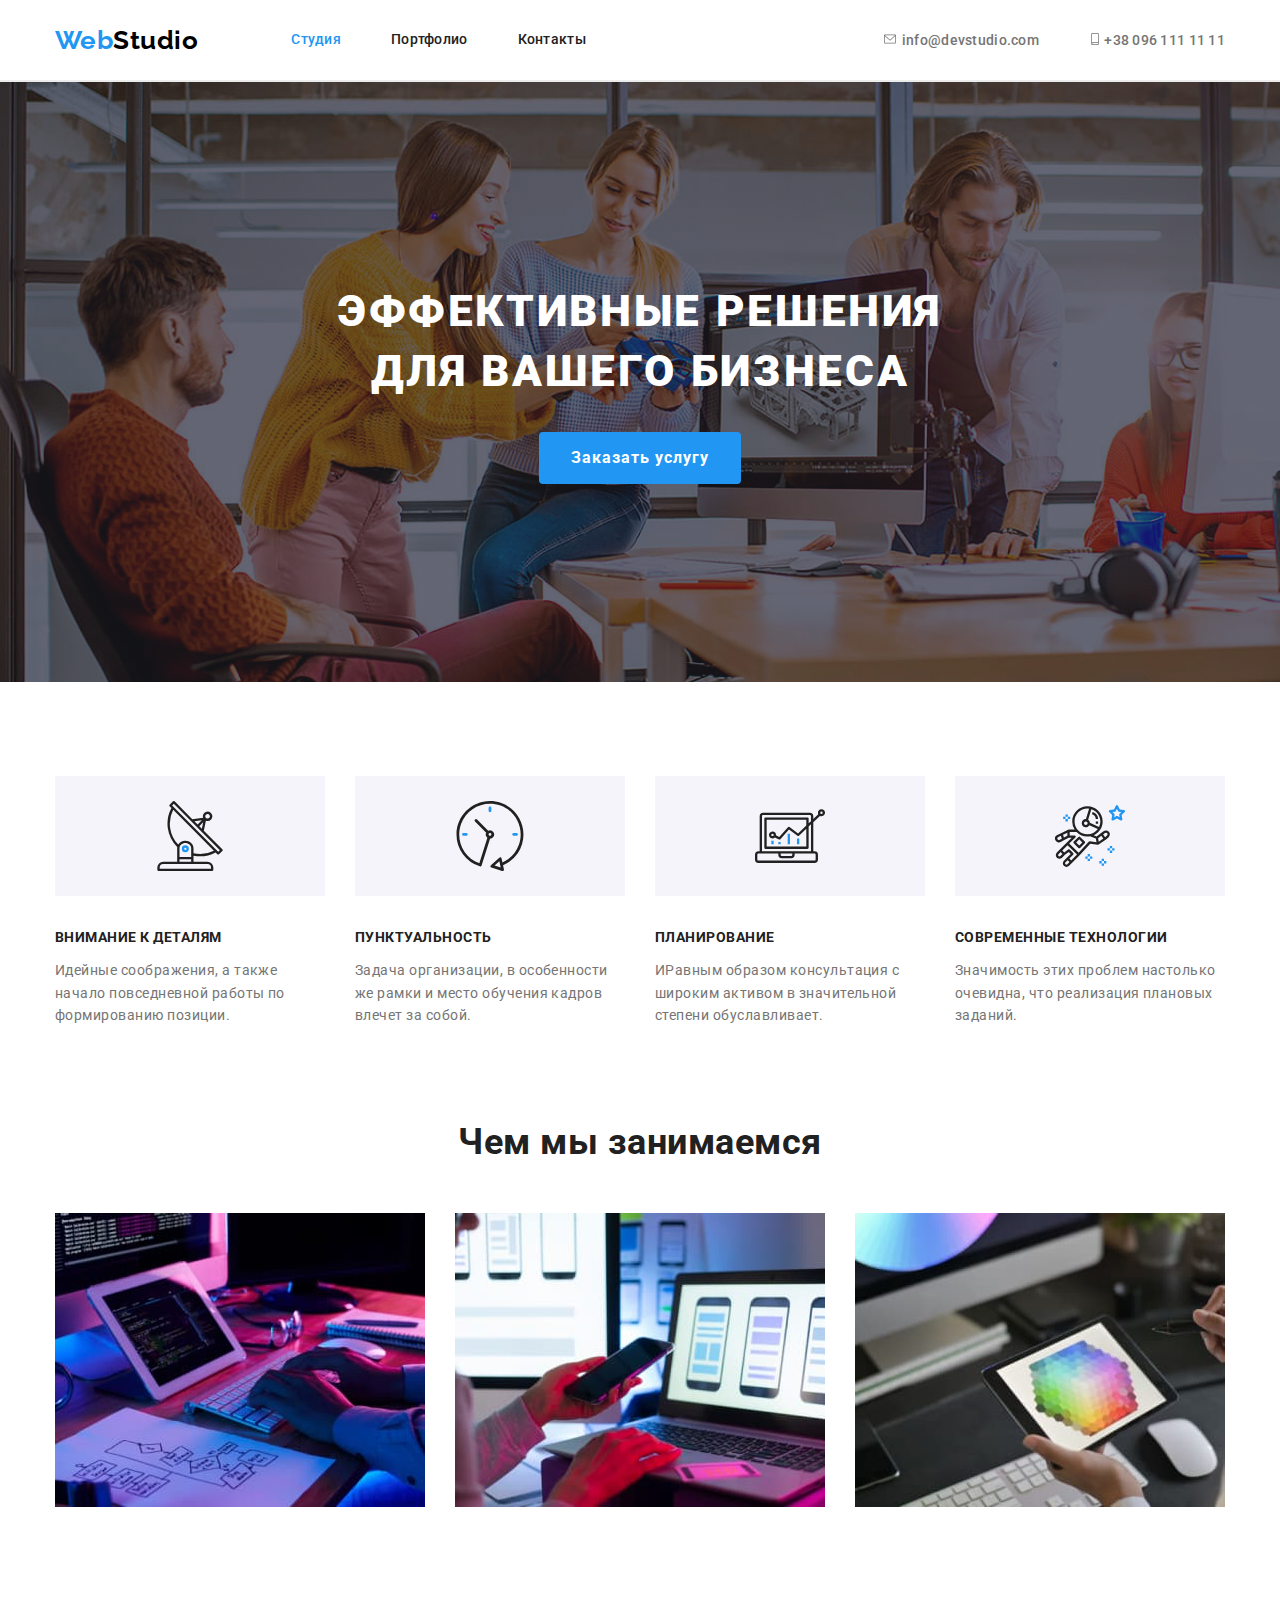
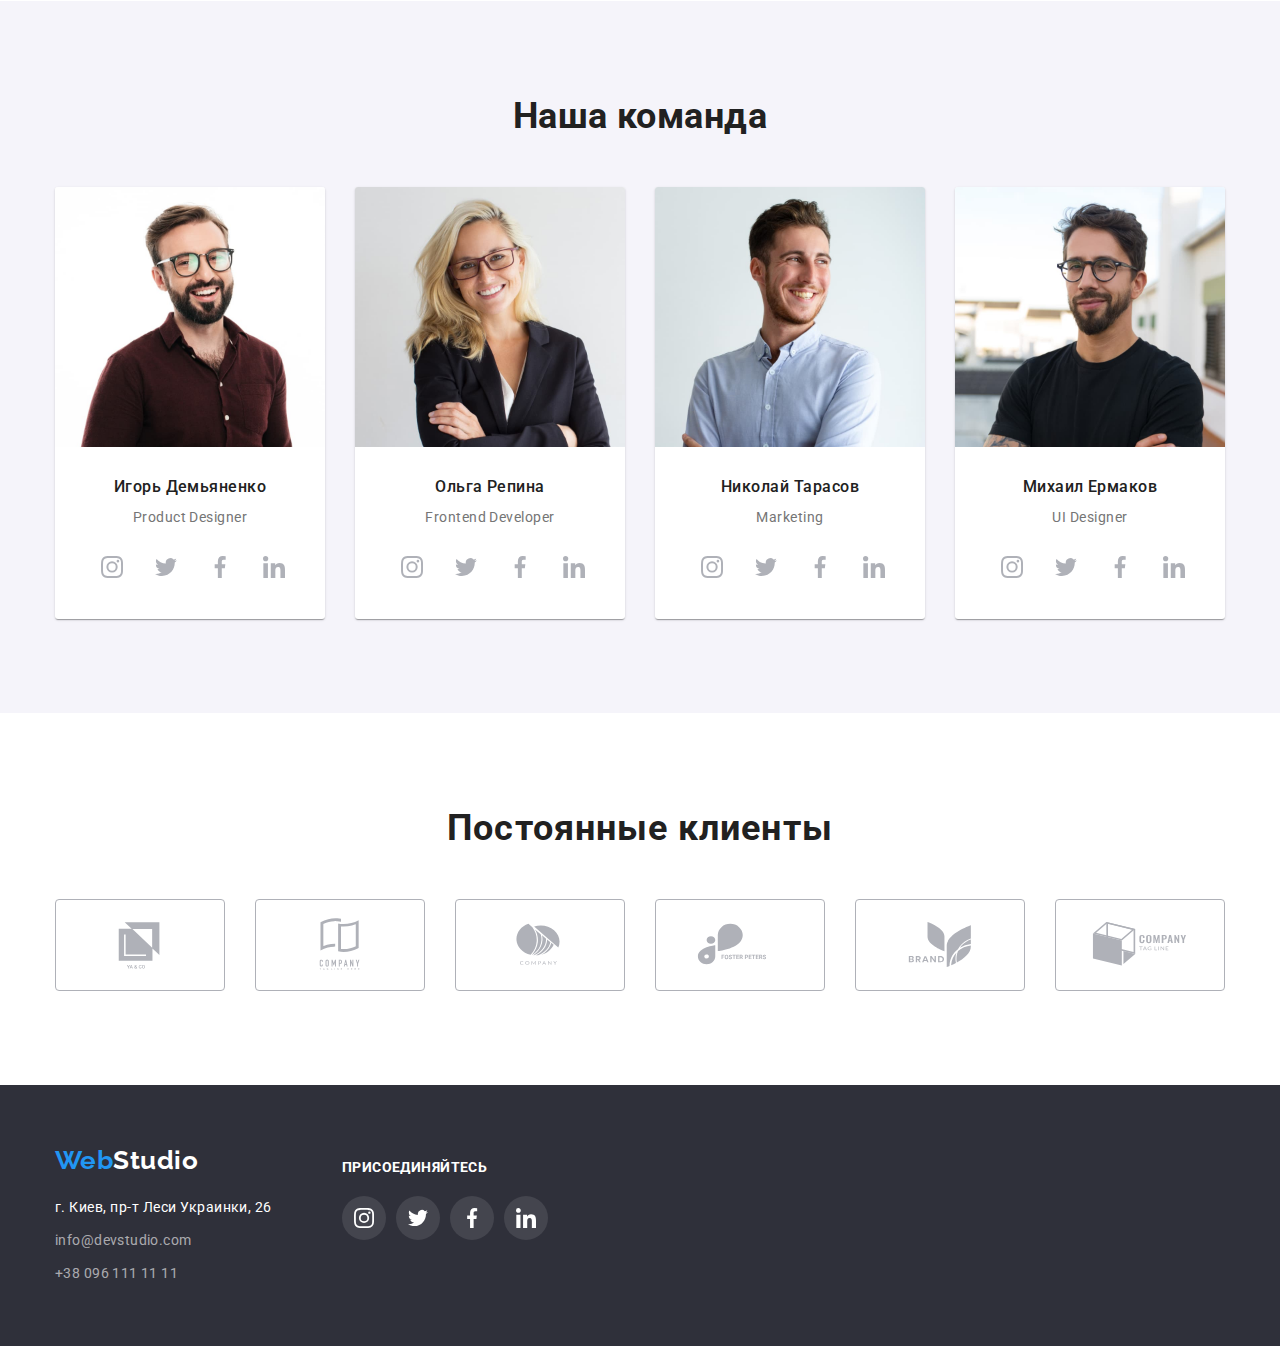
==== index.html @ caa5dbf5 "add copy hw4" ====
<!DOCTYPE html>
<html lang="en">

<head>
  <meta charset="UTF-8" />
  <meta http-equiv="X-UA-Compatible" content="IE=edge" />
  <meta name="viewport" content="width=device-width, initial-scale=1.0" />
  <title>Document</title>
  <link rel="preconnect" href="https://fonts.gstatic.com" />
  <link href="https://fonts.googleapis.com/css2?family=Raleway:wght@700&family=Roboto:wght@400;500;700;900&display=swap"
    rel="stylesheet" />
  <link rel="stylesheet"
    href="https://cdnjs.cloudflare.com/ajax/libs/modern-normalize/1.1.0/modern-normalize.min.css" />
  <link rel="stylesheet" href="./css/styles.css" />
</head>

<body>
  <!-- Шапка -->

  <header>
    <div class="container">
      <div class="header-nav">
        <nav class="nav">
          <!-- Логотип -->
          <a href="./index.html" class="logo"><span>Web</span>Studio</a>

          <!-- Навигация -->
          <ul class="nav-list list">
            <li>
              <a href="./index.html" class="link current">Студия</a>
            </li>
            <li>
              <a href="./portfolio.html" class="link">Портфолио</a>
            </li>
            <li>
              <a href="" class="link">Контакты</a>
            </li>
          </ul>
        </nav>
        <!-- Контакты -->
        <ul class="contact list">
          <li class="contact-item">
            <a href="mailto:info@devstudio.com" class="email">
              <svg class="email-icon" width="18" height="12">
                <use href="./images/icons.svg#envelope"></use>
              </svg>
              info@devstudio.com</a>
          </li class="contact-item">
          <li>
            <a href="tel:+380961111111" class="phonenumber">
              <svg class="phone-icon" width="12" height="12">
                <use href="./images/icons.svg#phone"></use>
              </svg>
              +38 096 111 11 11</a>
          </li>
        </ul>
      </div>
    </div>
  </header>

  <!-- Тело -->

  <main>
    <!-- Герой -->

    <section class="hero">
      <div class="container">
        <h1 class="hero-title">Эффективные решения для вашего бизнеса</h1>

        <!-- Кнопка -->

        <button class="hero-btn button">Заказать услугу</button>
      </div>
    </section>

    <!-- Особенности -->

    <section class="features-section">
      <div class="container">
        <h2 class="section-title" hidden>Особенности</h2>
        <div class="features">
          <ul class="list features-list">
            <li class="item">
              <div class="features-icon">
                <svg class="phone-icon" width="70" height="70">
                  <use href="./images/icons.svg#antenna"></use>
                </svg>
              </div>
              <h3 class="ditails title">Внимание к деталям</h3>
              <p>
                Идейные соображения, а также начало повседневной работы по
                формированию позиции.
              </p>
            </li>
            <li class="item">
              <div class="features-icon">
                <svg class="phone-icon" width="70" height="70">
                  <use href="./images/icons.svg#clock"></use>
                </svg>
              </div>
              <h3 class="punctuality title">Пунктуальность</h3>
              <p>
                Задача организации, в особенности же рамки и место обучения
                кадров влечет за собой.
              </p>
            </li>
            <li class="item">
              <div class="features-icon">
                <svg class="phone-icon" width="70" height="70">
                  <use href="./images/icons.svg#diagram"></use>
                </svg>
              </div>
              <h3 class="planning title">Планирование</h3>
              <p>
                ИРавным образом консультация с широким активом в значительной
                степени обуславливает.
              </p>
            </li>
            <li class="item">
              <div class="features-icon">
                <svg class="phone-icon" width="70" height="70">
                  <use href="./images/icons.svg#astronaut"></use>
                </svg>
              </div>
              <h3 class="technologies title">Современные технологии</h3>
              <p>
                Значимость этих проблем настолько очевидна, что реализация
                плановых заданий.
              </p>
            </li>
          </ul>
        </div>
      </div>
    </section>

    <!-- Чем мы занимаемся -->

    <section class="work">
      <div class="container">
        <h2 class="section-title">Чем мы занимаемся</h2>
        <ul class="work-list list">
          <li class="item">
            <img src="./images/Programming.jpg" alt="Programming" width="370" />
          </li>
          <li class="item">
            <img src="./images/MobileApplications.jpg" alt="MobileApplications" width="370" />
          </li>
          <li class="item">
            <img src="./images/Design.jpg" alt="Design" width="370" />
          </li>
        </ul>
      </div>
    </section>

    <!-- Наша команда -->

    <section class="team-section">
      <div class="container">
        <h2 class="section-title">Наша команда</h2>
        <ul class="team-list list">
          <li class="item">
            <img src="./images/ProductDesigner.jpg" alt="Product Designer" width="270" />
            <h3 class="title">Игорь Демьяненко</h3>
            <p class="team">Product Designer</p>
            <ul class="list team-icon-list">
              <li class="social-item">
                <a class="social-link team-link" href="">
                  <svg class="social-icon" width="22" height="22">
                    <use href="./images/icons.svg#instagram"></use>
                  </svg>
                </a>
              </li>

              <li class="social-item">
                <a class="social-link team-link" href="">
                  <svg class="social-icon" width="22" height="22">
                    <use href="./images/icons.svg#twitter"></use>
                  </svg>
                </a>
              </li>

              <li class="social-item">
                <a class="social-link team-link" href="">
                  <svg class="social-icon" width="22" height="22">
                    <use href="./images/icons.svg#facebook"></use>
                  </svg>
                </a>
              </li>

              <li class="social-item">
                <a class="social-link team-link" href="">
                  <svg class="social-icon" width="22" height="22">
                    <use href="./images/icons.svg#linkedin"></use>
                  </svg>
                </a>
              </li>
            </ul>
          </li>
          <li class="item">
            <img src="./images/FrontendDeveloper.jpg" alt="Frontend Developer" width="270" />
            <h3 class="title">Ольга Репина</h3>
            <p class="team">Frontend Developer</p>
            <ul class="list team-icon-list">
              <li class="social-item">
                <a class="social-link team-link" href="">
                  <svg class="social-icon" width="22" height="22">
                    <use href="./images/icons.svg#instagram"></use>
                  </svg>
                </a>
              </li>

              <li class="social-item">
                <a class="social-link team-link" href="">
                  <svg class="social-icon" width="22" height="22">
                    <use href="./images/icons.svg#twitter"></use>
                  </svg>
                </a>
              </li>

              <li class="social-item">
                <a class="social-link team-link" href="">
                  <svg class="social-icon" width="22" height="22">
                    <use href="./images/icons.svg#facebook"></use>
                  </svg>
                </a>
              </li>

              <li class="social-item">
                <a class="social-link team-link" href="">
                  <svg class="social-icon" width="22" height="22">
                    <use href="./images/icons.svg#linkedin"></use>
                  </svg>
                </a>
              </li>
            </ul>
          </li>
          <li class="item">
            <img src="./images/Marketing.jpg" alt="Marketing" width="270" />
            <h3 class="title">Николай Тарасов</h3>
            <p class="team">Marketing</p>
            <ul class="list team-icon-list">
              <li class="social-item">
                <a class="social-link team-link" href="">
                  <svg class="social-icon" width="22" height="22">
                    <use href="./images/icons.svg#instagram"></use>
                  </svg>
                </a>
              </li>

              <li class="social-item">
                <a class="social-link team-link" href="">
                  <svg class="social-icon" width="22" height="22">
                    <use href="./images/icons.svg#twitter"></use>
                  </svg>
                </a>
              </li>

              <li class="social-item">
                <a class="social-link team-link" href="">
                  <svg class="social-icon" width="22" height="22">
                    <use href="./images/icons.svg#facebook"></use>
                  </svg>
                </a>
              </li>

              <li class="social-item">
                <a class="social-link team-link" href="">
                  <svg class="social-icon" width="22" height="22">
                    <use href="./images/icons.svg#linkedin"></use>
                  </svg>
                </a>
              </li>
            </ul>
          </li>
          <li class="item">
            <img src="./images/UIDesigner.jpg" alt="UI Designer" width="270" />
            <h3 class="title">Михаил Ермаков</h3>
            <p class="team">UI Designer</p>
            <ul class="list team-icon-list">
              <li class="social-item">
                <a class="social-link team-link" href="">
                  <svg class="social-icon" width="22" height="22">
                    <use href="./images/icons.svg#instagram"></use>
                  </svg>
                </a>
              </li>

              <li class="social-item">
                <a class="social-link team-link" href="">
                  <svg class="social-icon" width="22" height="22">
                    <use href="./images/icons.svg#twitter"></use>
                  </svg>
                </a>
              </li>

              <li class="social-item">
                <a class="social-link team-link" href="">
                  <svg class="social-icon" width="22" height="22">
                    <use href="./images/icons.svg#facebook"></use>
                  </svg>
                </a>
              </li>

              <li class="social-item">
                <a class="social-link team-link" href="">
                  <svg class="social-icon" width="22" height="22">
                    <use href="./images/icons.svg#linkedin"></use>
                  </svg>
                </a>
              </li>
            </ul>
          </li>
        </ul>
      </div>
    </section>
    <!-- Постоянный клиенты -->
    <section class="clients-section">
      <div class="container">
        <h2 class="clients-section-title">Постоянные клиенты</h2>
      
        <ul class="list clients-list">
          <li class="clients-item">
            <a class="clients-link" href="">
              <svg class="clients-icon" width="106" height="60">
                <use href="./images/icons.svg#icon-Logo"></use>
              </svg>
            </a>
          </li>

          <li class="clients-item">
            <a class="clients-link" href="">
              <svg class="clients-icon" width="106" height="60">
                <use href="./images/icons.svg#yaANDco"></use>
              </svg>
            </a>
          </li>

          <li class="clients-item">
            <a class="clients-link" href="">
              <svg class="clients-icon" width="106" height="60">
                <use href="./images/icons.svg#icon-Logo-2"></use>
              </svg>
            </a>
          </li>

          <li class="clients-item">
            <a class="clients-link" href="">
              <svg class="clients-icon" width="106" height="60">
                <use href="./images/icons.svg#icon-Logo-3"></use>
              </svg>
            </a>
          </li>

          <li class="clients-item">
            <a class="clients-link" href="">
              <svg class="clients-icon" width="106" height="60">
                <use href="./images/icons.svg#icon-Logo-4"></use>
              </svg>
            </a>
          </li>

          <li class="clients-item">
            <a class="clients-link" href="">
              <svg class="clients-icon" width="106" height="60">
                <use href="./images/icons.svg#icon-Logo-5"></use>
              </svg>
            </a>
          </li>
          

        </ul>
    </div>
    </section>

  </main>

  <!-- Подвал -->

  <footer>
    <div class="container">
      <div class="footer-list">
        <div class="address-list">
          <a href="./index.html" class="logo"><span>Web</span>Studio</a>
          <address class="address">
            <p>г. Киев, пр-т Леси Украинки, 26</p>
            <a href="mailto:info@devstudio.com">info@devstudio.com</a>
            <a href="tel:+380961111111">+38 096 111 11 11</a>
          </address>
        </div>
        <div class="social-list">
          <h2 class="social-list-title">Присоединяйтесь</h2>
          <ul class="list footer-icon-list">
              <li class="social-item-footer">
                <a class="social-link" href="">
                  <svg class="footer-icon" width="20" height="20">
                    <use href="./images/icons.svg#instagram"></use>
                  </svg>
                </a>
              </li>

              <li class="social-item-footer">
                <a class="social-link" href="">
                  <svg class="footer-icon" width="20" height="20">
                    <use href="./images/icons.svg#twitter"></use>
                  </svg>
                </a>
              </li>

              <li class="social-item-footer">
                <a class="social-link" href="">
                  <svg class="footer-icon" width="20" height="20">
                    <use href="./images/icons.svg#facebook"></use>
                  </svg>
                </a>
              </li>

              <li class="social-item-footer">
                <a class="social-link" href="">
                  <svg class="footer-icon" width="20" height="20">
                    <use href="./images/icons.svg#linkedin"></use>
                  </svg>
                </a>
              </li>
          </ul>
        </div>
        

      </div>



    </div>
  </footer>
</body>

</html>
<!--  -->
---- css/styles.css ----
:root {
  --icon-color: #afb1b8;
  --common-bg-color: #ffffff;
  --main-text-color: #757575;
  --secondary-text-color: #212121;
  --accent-color: #2196f3;
  --border-bottom-colour: #ececec;
  --border-project-colour: #eeeeee;
  --card-set-gap: 30px;
  --card-shadow: 0px 2px 1px -1px rgba(0, 0, 0, 0.2),
    0px 1px 1px 0px rgba(0, 0, 0, 0.14), 0px 1px 3px 0px rgba(0, 0, 0, 0.12);
}

body {
  /* max-width: 1600px; */
  background: var(--common-bg-color);
  color: var(--main-text-color);
  font-family: Roboto;
  letter-spacing: 0.03em;
}

header {
  border-bottom: 1px solid var(--border-bottom-colour);
}
main {
  border-top: 1px solid var(--border-bottom-colour);
}

/* Утилиты */
.list,
.project-list {
  list-style: none;
  margin: 0;
  padding: 0;
}

/* * {
  outline: 1px solid tomato;
} */

img {
  display: block;
  max-width: 100%;
}

.container {
  width: 1200px;
  margin-left: auto;
  margin-right: auto;
  padding-left: 15px;
  padding-right: 15px;
  /* background: rgb(228, 228, 197); */
}

/* Логотип */

.logo {
  color: #000000;
  font-family: Raleway, sans-serif;
  font-weight: bold;
  font-size: 26px;
  line-height: 1.19;
  text-decoration: none;
}

span {
  color: var(--accent-color);
}

/* Навигация */
.header-nav {
  display: flex;
  align-items: center;
}
.nav {
  display: flex;
  align-items: center;
}

.nav-list {
  display: flex;
  margin-left: 93px;
}

.nav-list li:not(:last-child) {
  margin-right: 50px;
}

.nav-list .link {
  display: block;
  padding-top: 32px;
  padding-bottom: 32px;
  color: var(--secondary-text-color);
  font-weight: 500;
  font-size: 14px;
  line-height: 1.14;
  letter-spacing: 0.02em;
  text-decoration: none;
}

.nav-list .link:hover,
.nav-list .link:focus {
  color: var(--accent-color);
}
.nav-list .link.current {
  color: var(--accent-color);
}

/* -----------------------Контакты------------------------- */

.email,
.phonenumber {
  color: var(--main-text-color);
  font-weight: 500;
  font-size: 14px;
  line-height: 1.14;
  letter-spacing: 0.02em;
  text-decoration: none;
}
.email:hover,
.email:focus {
  color: var(--accent-color);
}
.phonenumber:hover,
.phonenumber:focus {
  color: var(--accent-color);
}
.contact {
  display: flex;
  margin-left: auto;
}
.contact li:not(:last-child) {
  margin-right: 50px;
}
/* .email::before {
  display: inline-block;
  content: '';
  width: 16px;
  height: 12px;
  margin-right: 10px;
  background-image: url(../images/svg/envelope.svg);
  
} */
/* .phonenumber::before {
  display: inline-block;
  content: '';
  width: 10px;
  height: 16px;
  margin-right: 10px;
  background-image: url(../images/svg/smartphone.svg);
  background-repeat: no-repeat;
  background-position: bottom;
  
} */
.email-icon,
.phone-icon {
  fill: currentColor;
}

/*---------------------------- Герой----------------------- */

.hero {
  max-width: 1600px;
  height: 600px;
  margin-left: auto;
  margin-right: auto;

  padding-top: 200px;
  padding-bottom: 200px;

  /* background:#2F303A; */
  background-image: linear-gradient(
      to right,
      rgba(47, 48, 58, 0.4),
      rgba(47, 48, 58, 0.4)
    ),
    url(../images/Img.jpg);

  /* background-image: url(../images/Img.jpg); */
}

.hero-title {
  margin: 0 237px;

  color: var(--common-bg-color);
  font-weight: 900;
  font-size: 44px;
  line-height: 1.36;
  text-align: center;
  letter-spacing: 0.06em;
  text-transform: uppercase;
}

/* --------------------Кнопки----------------------- */

.hero-btn.button {
  display: flex;
  margin: 30px auto 0;
  padding: 10px 32px;
  border: none;
  border-radius: 4px;

  color: #ffffff;
  background: var(--accent-color);
  font-family: Roboto;
  font-weight: 700;
  font-size: 16px;
  line-height: 2;
  align-items: center;
  letter-spacing: 0.06em;
  cursor: pointer;
}

.button {
  color: var(--secondary-text-color);
  font-family: Roboto;
  font-weight: 500;
  font-size: 16px;
  line-height: 1.63;
  cursor: pointer;
}
.button:focus,
.button:hover {
  background: var(--accent-color);
  color: var(--common-bg-color);
  box-shadow: var(--card-shadow);
}

/* Особенности */

.features-section {
  padding-top: 94px;
  padding-bottom: 94px;
}
.features .list {
  display: flex;
}

.list .item + .item {
  margin-left: 30px;
}

.section-title {
  color: var(--secondary-text-color);
  font-weight: 700;
  font-size: 36px;
  line-height: 1.17;
  text-align: center;
  margin-top: 0;
  margin-bottom: 50px;
}

.list .title {
  margin-top: 30px;
  margin-bottom: 10px;
  color: var(--secondary-text-color);
  font-weight: 700;
  font-size: 14px;
  line-height: 1.63;
  text-transform: uppercase;
  /* text-align: center; */
}
.features-list {
  text-align: left;
}

.list p {
  font-weight: 400;
  font-size: 14px;
  line-height: 1.63;
  margin-top: 0;
  margin-bottom: 0;
}
/* .ditails::before,
.punctuality::before, 
.planning::before, 
.technologies::before {
  display: block;
  content: '';
  height: 120px;
  background-color: #F5F4FA;
  background-repeat: no-repeat;
  background-position: center;
  margin-bottom: 10px;
}
.ditails::before {
  background-image: url(../images/svg/antenna.svg);
}
.punctuality::before {
  background-image: url(../images/svg/clock.svg)
}
.planning::before {
  background-image: url(../images/svg/diagram.svg)
}
.technologies::before {
  background-image: url(../images/svg/astronaut.svg)
} */
.features-icon {
  display: block;
  margin-bottom: 10px;
  height: 120px;
  background-color: #f5f4fa;
  text-align: center;
  padding: 25px 100px;
}

/* Чем мы занимаемся */

.work {
  padding-bottom: 94px;
  /* background: teal; */
}

.work-list {
  display: flex;
}

.work-list .item + .item {
  margin-left: 30px;
}

/*---------------------- Наша команда --------------------------*/

.team-section {
  padding-bottom: 94px;
  padding-top: 94px;
}

.team-list {
  display: flex;
}

.team-list p {
  text-align: center;
}

.team-list .title {
  text-align: center;
  text-transform: none;
  font-weight: 500;
  font-size: 16px;
  line-height: 1.19;
}

.team-section {
  background: #f5f4fa;
}
.team-list .item {
  padding-bottom: 30px;
  border-radius: 3px;
  background: var(--common-bg-color);
  box-shadow: var(--card-shadow);
  overflow: hidden;
}

.team-list .item + .item {
  margin-left: 30px;
}

.team-icon-list {
  display: flex;
  align-items: center;
  margin-top: 16px;
  margin-left: 35px;

  /* outline: 1px solid teal; */
}

.social-link {
  display: flex;
  width: 44px;
  height: 44px;
  border-radius: 50%;
  justify-content: center;
  align-items: center;
}

.social-item:not(:last-child) {
  margin-right: 10px;
}

.social-icon {
  fill: var(--icon-color);
  /* outline: 1px solid tomato; */
}


.team-link:hover{
  background-color: var(--accent-color);
  
}
.team-link:hover .social-icon {
  fill: var(--common-bg-color);
}

/* ---------------------------Постоянный клиенты-------------------------- */

.clients-section-title {
  margin-top: 94px;
  margin-bottom: 0;


  font-weight: 700;
  font-size: 36px;
  line-height: 42px;
  text-align: center;
  letter-spacing: 0.03em;
  color: var(--secondary-text-color);

}




.clients-list {
  display: flex;
  margin-top: 50px;
  margin-bottom: 94px;

  /* outline: 1px solid tomato; */
}

.clients-item {
  display: flex;
  justify-content: center;
  align-items: center;
  
  
  
  
}

.clients-item:not(:last-child) {
  margin-right: 30px;
}

.clients-link {
  display: flex;
  width: 170px;
  height: 92px;
  justify-content: center;
  align-items: center;
  border: 1px solid #AFB1B8;
  border-radius: 4px;
  
}

.clients-icon {
  fill: #AFB1B8;
  
  /* max-width: 100%;
  max-height: 100%; */
  
  
  /* outline: 1px solid teal; */
}

.clients-link:hover {
  border-color: var(--accent-color);
}

.clients-link:hover .clients-icon {
  
  fill: var(--accent-color);
}








/* -----------------------FOOTER-------------------- */

footer .logo {
  display: block;
  margin-bottom: 20px;
  color: #ffffff;
}
footer {
  padding: 60px 0;
  background: #2f303a;
}

.address p {
  color: var(--common-bg-color);
  font-style: normal;
  font-weight: 400;
  font-size: 14px;
  line-height: 1.7;
  margin-top: 0;
  margin-bottom: 9px;
}

.address a {
  color: rgba(255, 255, 255, 0.6);
  font-weight: 400;
  font-style: normal;
  font-size: 14px;
  line-height: 1.71;
  letter-spacing: 0.03em;
  text-decoration: none;
  display: block;
}
.address a:not(:last-child) {
  margin-bottom: 9px;
}

.address a:focus,
.address a:hover {
  color: var(--accent-color);
}

.footer-list {
  display: flex;
  
}

.social-list {
  margin-top: 15px;
  margin-left: 70px;
}



.social-list-title {
  margin: 0;
  font-weight: 700;
  font-size: 14px;
  line-height: 1.14;
  letter-spacing: 0.03em;
  text-transform: uppercase;
  color: var(--common-bg-color);
}

.footer-icon-list {
  display: flex;
  
  
  align-items: center;
  margin-top: 20px;

  /* outline: 1px solid tomato; */
}

.social-item-footer:not(:last-child) {
  margin-right: 10px;
}

.social-item-footer {
  background-color: rgba(255, 255, 255, 0.1);
  border-radius: 50%;
}

.social-link-footer {
  display: flex;
  width: 44px;
  height: 44px;
  
  justify-content: center;
  align-items: center;
  
  /* background-color: tomato; */
}

.footer-icon {
  max-width: 100%;
  max-height: 100%;
  fill: var(--common-bg-color);
  
}

.social-link:hover  {
  background-color: var(--accent-color);
}

/* Портфолио */

/* Фильтры */
.filter-section {
  padding-top: 94px;
  padding-bottom: 50px;}

.filter {
  display: flex;
  justify-content: center;
}

.filter .item + .item {
  margin-left: 8px;
}


/* Проэкты */

.project-list {
  display: flex;
  flex-wrap: wrap;
  margin-top: -20px;
  margin-left: -20px;
  padding-bottom: 94px;
}

.project-list > li {
  margin-left: var(--card-set-gap);
  margin-top: var(--card-set-gap);
  flex-basis: calc(100% / 3 - var(--card-set-gap));
  border: 1px solid var(--border-project-colour);

}

.project-list > li:hover {
  box-shadow: var(--card-shadow);

}



.project-list .title {
  margin: 20px 24px 4px 24px;

  color: var(--secondary-text-color);
  font-weight: bold;
  font-size: 18px;
  line-height: 2;
  letter-spacing: 0.06em;
}

.project-list p {
  margin: 0 24px 20px 24px;

  font-weight: 400;
  font-size: 16px;
  line-height: 1.88;
}

.item .button {
  padding: 6px 22px;
  border: none;
  border-radius: 4px;
}
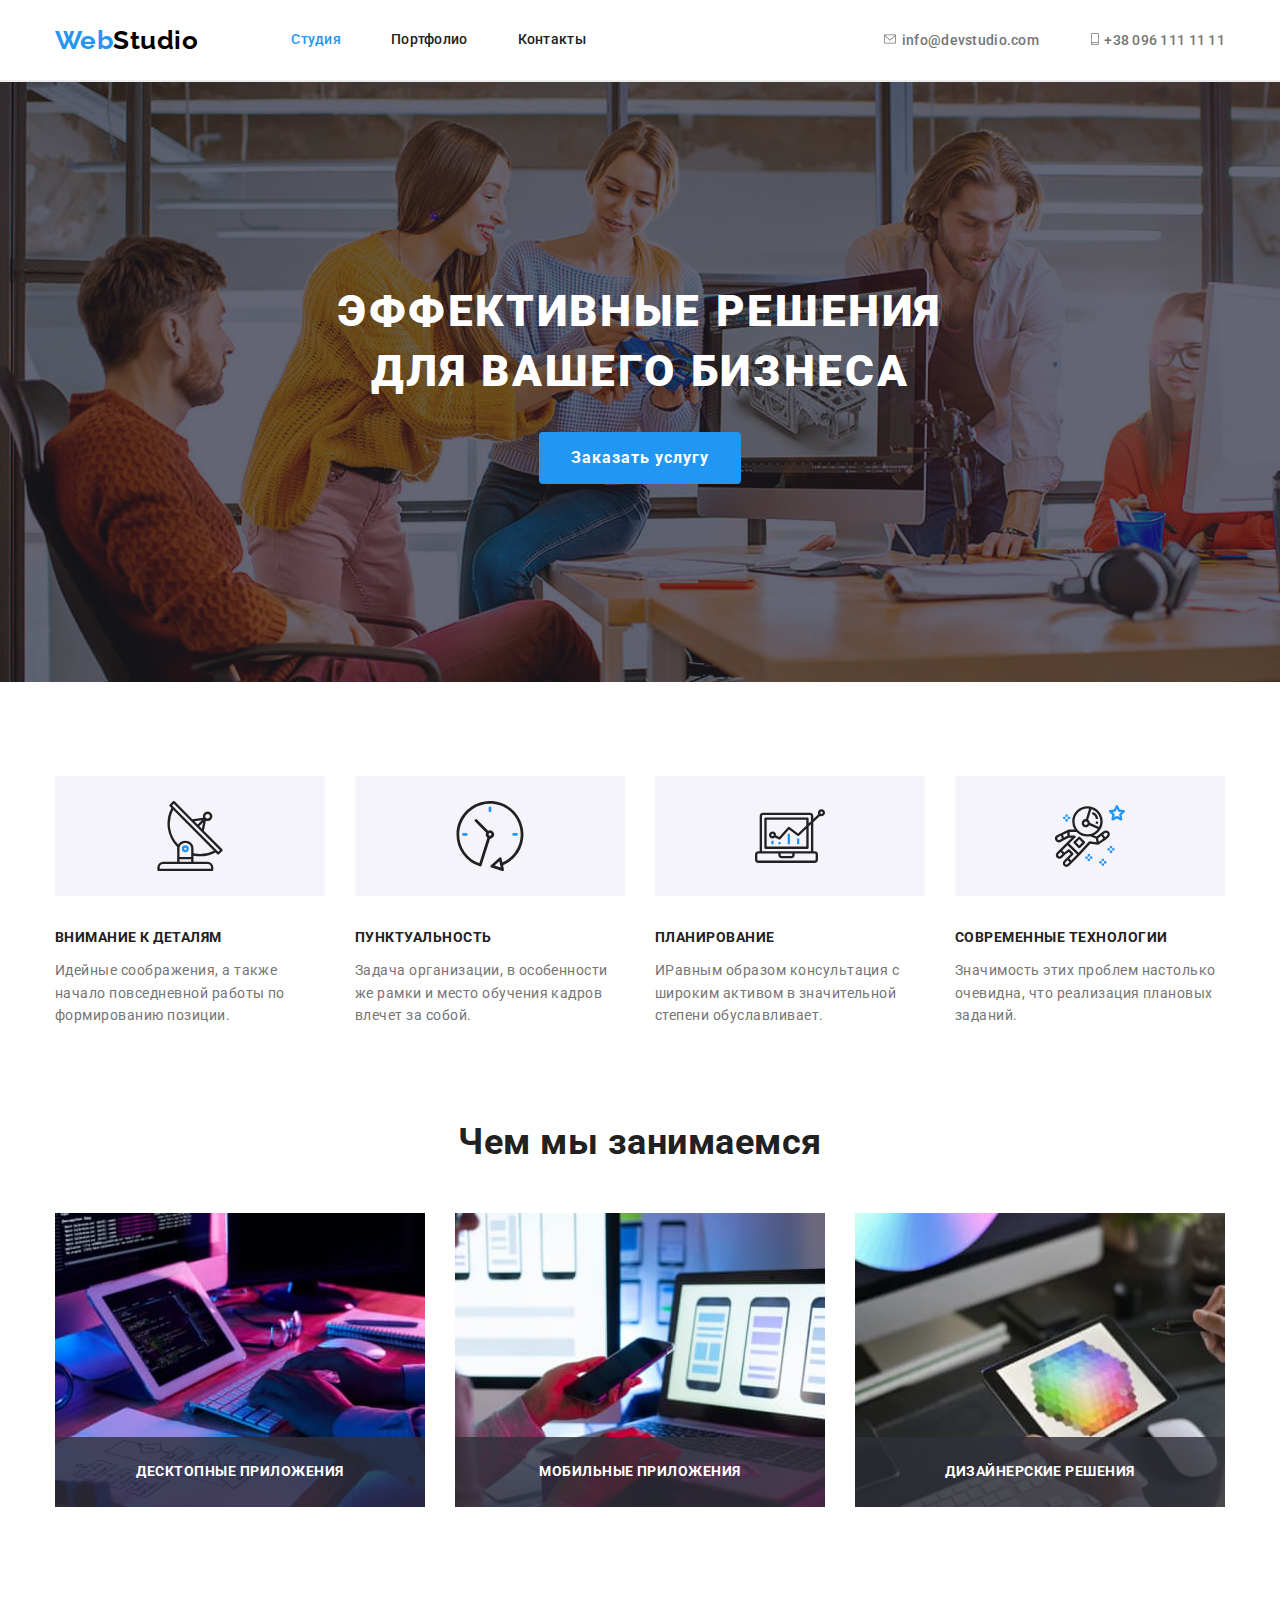
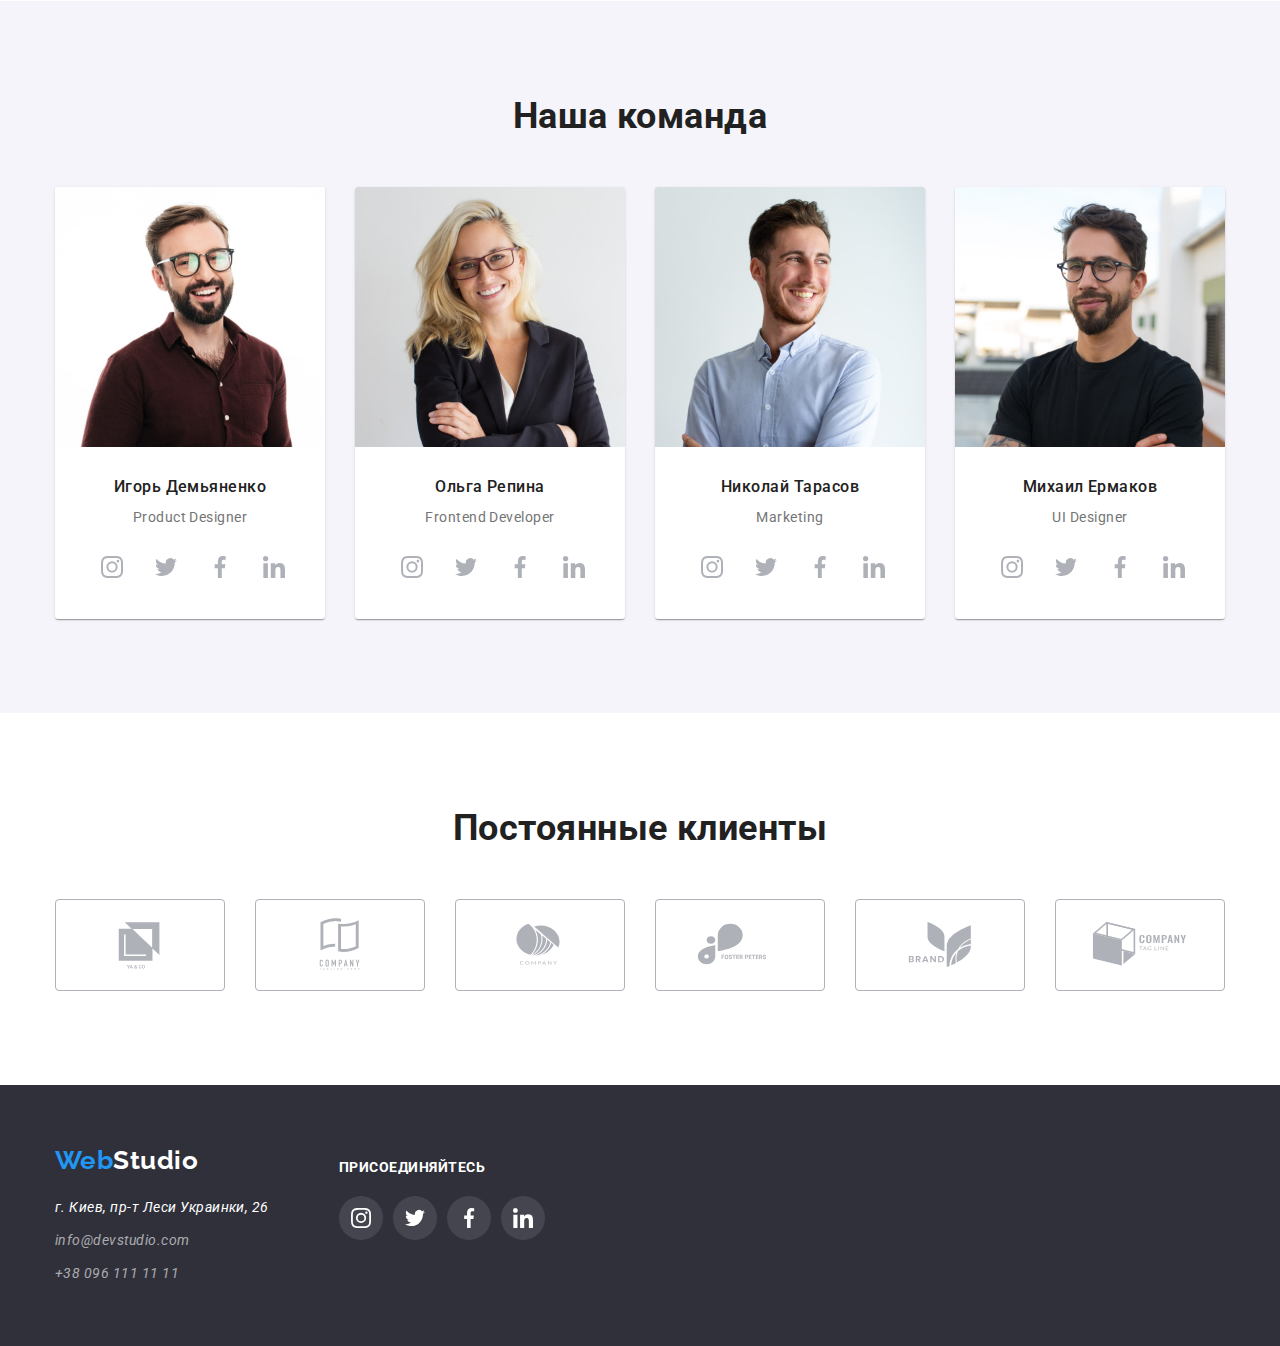
==== commit 5b34d679: "add transition" ====
--- a/index.html
+++ b/index.html
@@ -27,13 +27,13 @@
           <!-- Навигация -->
           <ul class="nav-list list">
             <li>
-              <a href="./index.html" class="link current">Студия</a>
+              <a href="./index.html" class="nav-link current">Студия</a>
             </li>
             <li>
-              <a href="./portfolio.html" class="link">Портфолио</a>
+              <a href="./portfolio.html" class="nav-link">Портфолио</a>
             </li>
             <li>
-              <a href="" class="link">Контакты</a>
+              <a href="" class="nav-link">Контакты</a>
             </li>
           </ul>
         </nav>
@@ -133,26 +133,38 @@
       </div>
     </section>
 
-    <!-- Чем мы занимаемся -->
+    <!------------------------- Чем мы занимаемся ---------------->
 
     <section class="work">
       <div class="container">
         <h2 class="section-title">Чем мы занимаемся</h2>
         <ul class="work-list list">
           <li class="item">
-            <img src="./images/Programming.jpg" alt="Programming" width="370" />
-          </li>
-          <li class="item">
-            <img src="./images/MobileApplications.jpg" alt="MobileApplications" width="370" />
-          </li>
-          <li class="item">
-            <img src="./images/Design.jpg" alt="Design" width="370" />
+            <div class="work-thumb">
+              <img src="./images/Programming.jpg" alt="Programming" width="370" />
+              <p class="work-title">Десктопные приложения</p>
+            </div>
+            
+          </li>
+          <li class="item">
+            <div class="work-thumb">
+              <img src="./images/MobileApplications.jpg" alt="MobileApplications" width="370" />
+              <p class="work-title">Мобильные приложения</p>
+            </div>
+            
+          </li>
+          <li class="item">
+            <div class="work-thumb">
+              <img src="./images/Design.jpg" alt="Design" width="370" />
+              <p class="work-title">Дизайнерские решения</p>
+            </div>
+            
           </li>
         </ul>
       </div>
     </section>
 
-    <!-- Наша команда -->
+    <!------------------------ Наша команда ---------------------->
 
     <section class="team-section">
       <div class="container">
--- a/css/styles.css
+++ b/css/styles.css
@@ -9,10 +9,10 @@
   --card-set-gap: 30px;
   --card-shadow: 0px 2px 1px -1px rgba(0, 0, 0, 0.2),
     0px 1px 1px 0px rgba(0, 0, 0, 0.14), 0px 1px 3px 0px rgba(0, 0, 0, 0.12);
+  --transition-timing: cubic-bezier(0.4, 0, 0.2, 1);
 }
 
 body {
-  /* max-width: 1600px; */
   background: var(--common-bg-color);
   color: var(--main-text-color);
   font-family: Roboto;
@@ -86,7 +86,7 @@
   margin-right: 50px;
 }
 
-.nav-list .link {
+.nav-list .nav-link {
   display: block;
   padding-top: 32px;
   padding-bottom: 32px;
@@ -96,13 +96,17 @@
   line-height: 1.14;
   letter-spacing: 0.02em;
   text-decoration: none;
-}
-
-.nav-list .link:hover,
-.nav-list .link:focus {
+
+  transition-property: color;
+  transition-duration: 250ms;
+  transition-timing-function: var(--transition-timing);
+}
+
+.nav-list .nav-link:hover,
+.nav-list .nav-link:focus {
   color: var(--accent-color);
 }
-.nav-list .link.current {
+.nav-list .nav-link.current {
   color: var(--accent-color);
 }
 
@@ -116,42 +120,31 @@
   line-height: 1.14;
   letter-spacing: 0.02em;
   text-decoration: none;
-}
+
+  transition-property: color;
+  transition-duration: 250ms;
+  transition-timing-function: var(--transition-timing);
+}
+
 .email:hover,
 .email:focus {
   color: var(--accent-color);
 }
+
 .phonenumber:hover,
 .phonenumber:focus {
   color: var(--accent-color);
 }
+
 .contact {
   display: flex;
   margin-left: auto;
 }
+
 .contact li:not(:last-child) {
   margin-right: 50px;
 }
-/* .email::before {
-  display: inline-block;
-  content: '';
-  width: 16px;
-  height: 12px;
-  margin-right: 10px;
-  background-image: url(../images/svg/envelope.svg);
-  
-} */
-/* .phonenumber::before {
-  display: inline-block;
-  content: '';
-  width: 10px;
-  height: 16px;
-  margin-right: 10px;
-  background-image: url(../images/svg/smartphone.svg);
-  background-repeat: no-repeat;
-  background-position: bottom;
-  
-} */
+
 .email-icon,
 .phone-icon {
   fill: currentColor;
@@ -218,10 +211,18 @@
   font-size: 16px;
   line-height: 1.63;
   cursor: pointer;
-}
+  box-shadow: none;
+
+  transition-property: color, background-color, box-shadow;
+  transition-duration: 250ms;
+  transition-timing-function: var(--transition-timing);
+
+
+}
+
 .button:focus,
 .button:hover {
-  background: var(--accent-color);
+  background-color: var(--accent-color);
   color: var(--common-bg-color);
   box-shadow: var(--card-shadow);
 }
@@ -304,7 +305,7 @@
   padding: 25px 100px;
 }
 
-/* Чем мы занимаемся */
+/*------------------------------- Чем мы занимаемся -----------------*/
 
 .work {
   padding-bottom: 94px;
@@ -319,7 +320,44 @@
   margin-left: 30px;
 }
 
-/*---------------------- Наша команда --------------------------*/
+.work-thumb { 
+  position: relative;
+
+}
+
+.work-list .work-title {
+  margin: 0;
+  padding-top: 27px;
+  padding-bottom: 27px;
+  /* padding-left: 82px; */
+  position: absolute;
+  bottom: 0;
+  left: 0;
+  width: 100%;
+  border: transparent;
+
+  text-transform: uppercase;
+  font-weight: 700;
+  font-size: 14px;
+  line-height: 1.14;
+  text-align: center;
+  color: #FFFFFF;
+  background: rgba(47, 48, 58, 0.8);
+  
+  transition-property: box-shadow, border;
+  transition-duration: 250ms;
+  transition-timing-function: var(--transition-timing);
+
+}
+
+.work-thumb:hover .work-title {
+  box-shadow: 0px 4px 4px rgba(0, 0, 0, 0.25);
+  border: 1px solid #000000;;
+}
+
+
+
+/*-------------------------------- Наша команда --------------------------*/
 
 .team-section {
   padding-bottom: 94px;
@@ -373,6 +411,10 @@
   border-radius: 50%;
   justify-content: center;
   align-items: center;
+
+  transition-property: background-color;
+  transition-duration: 250ms;
+  transition-timing-function: var(--transition-timing);
 }
 
 .social-item:not(:last-child) {
@@ -382,6 +424,10 @@
 .social-icon {
   fill: var(--icon-color);
   /* outline: 1px solid tomato; */
+
+  transition-property: fill;
+  transition-duration: 250ms;
+  transition-timing-function: var(--transition-timing);
 }
 
 
@@ -404,7 +450,6 @@
   font-size: 36px;
   line-height: 42px;
   text-align: center;
-  letter-spacing: 0.03em;
   color: var(--secondary-text-color);
 
 }
@@ -442,6 +487,10 @@
   align-items: center;
   border: 1px solid #AFB1B8;
   border-radius: 4px;
+
+  transition-property: border-color;
+  transition-duration: 250ms;
+  transition-timing-function: var(--transition-timing);
   
 }
 
@@ -451,8 +500,11 @@
   /* max-width: 100%;
   max-height: 100%; */
   
-  
-  /* outline: 1px solid teal; */
+  transition-property: fill;
+  transition-duration: 250ms;
+  transition-timing-function: var(--transition-timing);
+
+  
 }
 
 .clients-link:hover {
@@ -485,7 +537,7 @@
 
 .address p {
   color: var(--common-bg-color);
-  font-style: normal;
+  font-style: 400;
   font-weight: 400;
   font-size: 14px;
   line-height: 1.7;
@@ -496,12 +548,15 @@
 .address a {
   color: rgba(255, 255, 255, 0.6);
   font-weight: 400;
-  font-style: normal;
+  font-style: 400;
   font-size: 14px;
   line-height: 1.71;
-  letter-spacing: 0.03em;
   text-decoration: none;
   display: block;
+
+  transition-property: color;
+  transition-duration: 250ms;
+  transition-timing-function: var(--transition-timing);
 }
 .address a:not(:last-child) {
   margin-bottom: 9px;
@@ -529,7 +584,6 @@
   font-weight: 700;
   font-size: 14px;
   line-height: 1.14;
-  letter-spacing: 0.03em;
   text-transform: uppercase;
   color: var(--common-bg-color);
 }
@@ -553,21 +607,12 @@
   border-radius: 50%;
 }
 
-.social-link-footer {
-  display: flex;
-  width: 44px;
-  height: 44px;
-  
-  justify-content: center;
-  align-items: center;
-  
-  /* background-color: tomato; */
-}
 
 .footer-icon {
   max-width: 100%;
   max-height: 100%;
   fill: var(--common-bg-color);
+
   
 }
 
@@ -575,7 +620,7 @@
   background-color: var(--accent-color);
 }
 
-/* Портфолио */
+/*----------------------------------------- Портфолио ----------------------------*/
 
 /* Фильтры */
 .filter-section {
@@ -592,7 +637,7 @@
 }
 
 
-/* Проэкты */
+/*------------------------------------------ Проэкты ---------------------------*/
 
 .project-list {
   display: flex;
@@ -607,7 +652,11 @@
   margin-top: var(--card-set-gap);
   flex-basis: calc(100% / 3 - var(--card-set-gap));
   border: 1px solid var(--border-project-colour);
-
+  box-shadow: none;
+
+  transition-property: box-shadow;
+  transition-duration: 250ms;
+  transition-timing-function: var(--transition-timing);
 }
 
 .project-list > li:hover {
@@ -640,3 +689,4 @@
   border: none;
   border-radius: 4px;
 }
+
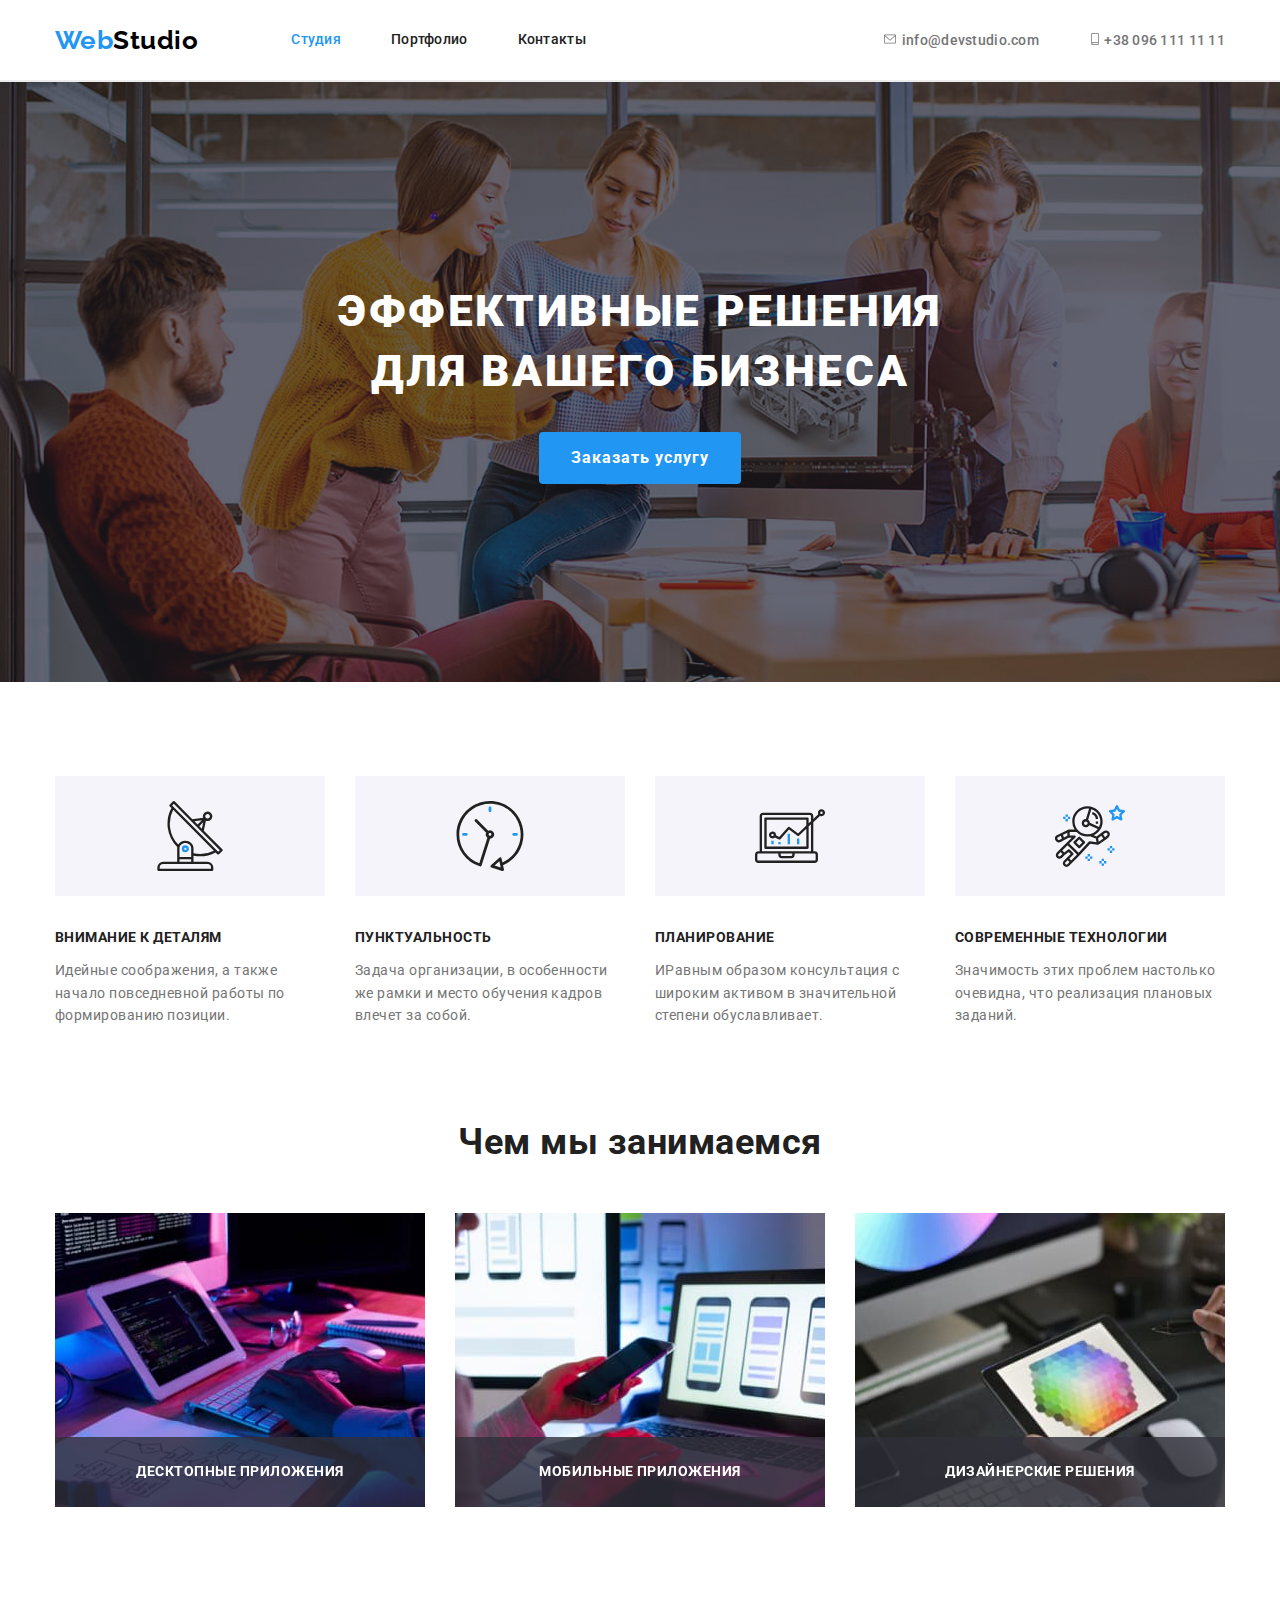
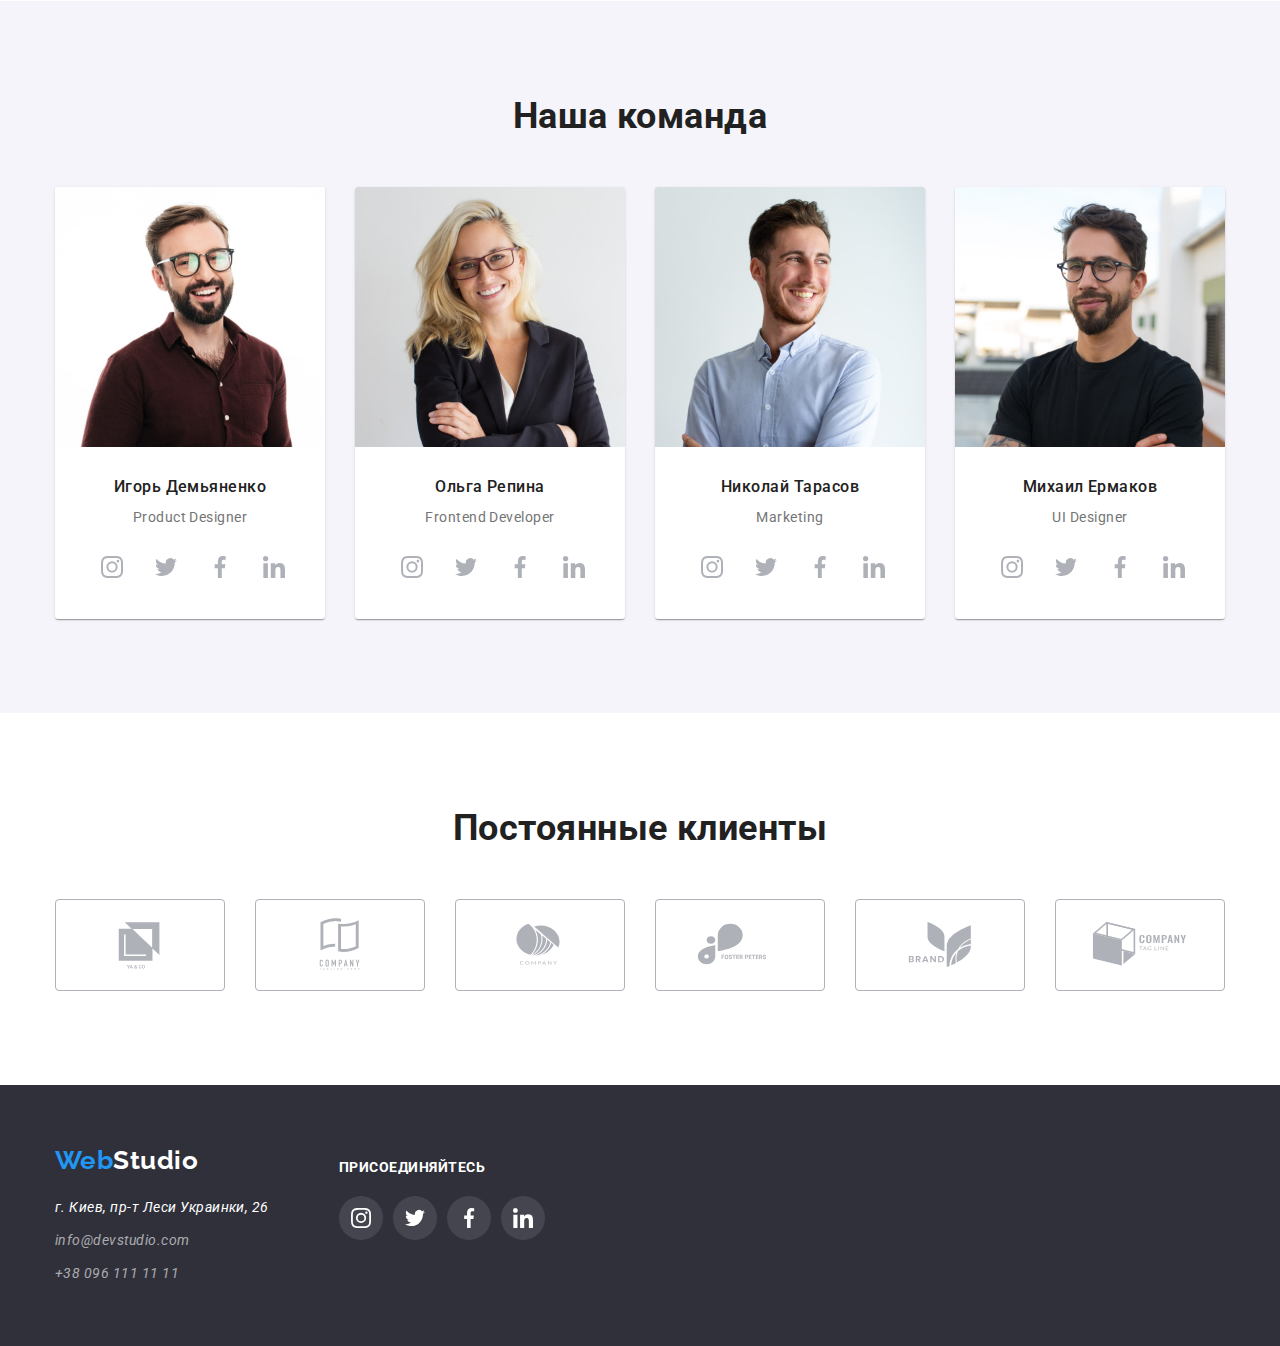
==== commit 088e46b6: "add modal" ====
--- a/index.html
+++ b/index.html
@@ -15,29 +15,36 @@
 </head>
 
 <body>
-  <!-- Шапка -->
+  <!-------------------- Шапка ------------------>
 
   <header>
     <div class="container">
       <div class="header-nav">
         <nav class="nav">
-          <!-- Логотип -->
+
+          <!------------ Логотип------------- -->
+
           <a href="./index.html" class="logo"><span>Web</span>Studio</a>
 
-          <!-- Навигация -->
+      <!-- -------------Навигация--------------- -->
+
           <ul class="nav-list list">
             <li>
               <a href="./index.html" class="nav-link current">Студия</a>
             </li>
+
             <li>
               <a href="./portfolio.html" class="nav-link">Портфолио</a>
             </li>
+
             <li>
               <a href="" class="nav-link">Контакты</a>
             </li>
           </ul>
         </nav>
-        <!-- Контакты -->
+
+        <!-- --------------Контакты ---------------->
+
         <ul class="contact list">
           <li class="contact-item">
             <a href="mailto:info@devstudio.com" class="email">
@@ -46,6 +53,7 @@
               </svg>
               info@devstudio.com</a>
           </li class="contact-item">
+
           <li>
             <a href="tel:+380961111111" class="phonenumber">
               <svg class="phone-icon" width="12" height="12">
@@ -58,22 +66,31 @@
     </div>
   </header>
 
-  <!-- Тело -->
+  <!------------------ Тело --------------------->
 
   <main>
-    <!-- Герой -->
+    <!---------------- Герой------------------ -->
 
     <section class="hero">
       <div class="container">
         <h1 class="hero-title">Эффективные решения для вашего бизнеса</h1>
 
-        <!-- Кнопка -->
-
-        <button class="hero-btn button">Заказать услугу</button>
+        <!-- ----------Кнопка --------------------->
+
+        <button class="hero-btn button" data-modal-open>Заказать услугу</button>
+        <div class="backdrop is-hidden" data-modal>
+          <div class="modal">
+          <button type="button" class="close-btn" data-modal-close>
+            <svg class="hero-icon" width="18" height="18">
+                    <use href="./images/icons.svg#icon-x"></use>
+                  </svg>
+          </button>
+          </div>
+        </div>
       </div>
     </section>
 
-    <!-- Особенности -->
+    <!-- ------------Особенности ----------------->
 
     <section class="features-section">
       <div class="container">
@@ -443,7 +460,7 @@
 
     </div>
   </footer>
+  <script src="./modal.js"></script>
 </body>
 
 </html>
-<!--  -->--- a/css/styles.css
+++ b/css/styles.css
@@ -184,6 +184,47 @@
   text-transform: uppercase;
 }
 
+.backdrop {
+  position: fixed;
+  top: 0;
+  left: 0;
+  width: 100%;
+  height: 100%;
+  background-color: rgba(0, 0, 0, 0.2);
+  
+}
+
+.backdrop.is-hidden {
+  opacity: 0;
+  pointer-events: none;
+}
+
+.modal {
+  position: absolute;
+  top: 50%;
+  left: 50%;
+  transform: translate(-50%, -50%);
+  min-width: 528px;
+  min-height: 581px;
+
+  background-color: #FFFFFF;
+  box-shadow: 0px 1px 3px rgba(0, 0, 0, 0.12), 0px 1px 1px rgba(0, 0, 0, 0.14), 0px 2px 1px rgba(0, 0, 0, 0.2);
+  border-radius: 4px;
+}
+
+.close-btn {
+  position: absolute;
+  top: 8px;
+  right: 8px;
+
+  background-color: #FFFFFF;
+  border: 1px solid rgba(0, 0, 0, 0.1);
+  width: 30px;
+  height: 30px;
+  border-radius: 50%;
+  /* fill: var(--secondary-text-color); */
+}
+
 /* --------------------Кнопки----------------------- */
 
 .hero-btn.button {
@@ -637,6 +678,7 @@
 }
 
 
+
 /*------------------------------------------ Проэкты ---------------------------*/
 
 .project-list {
